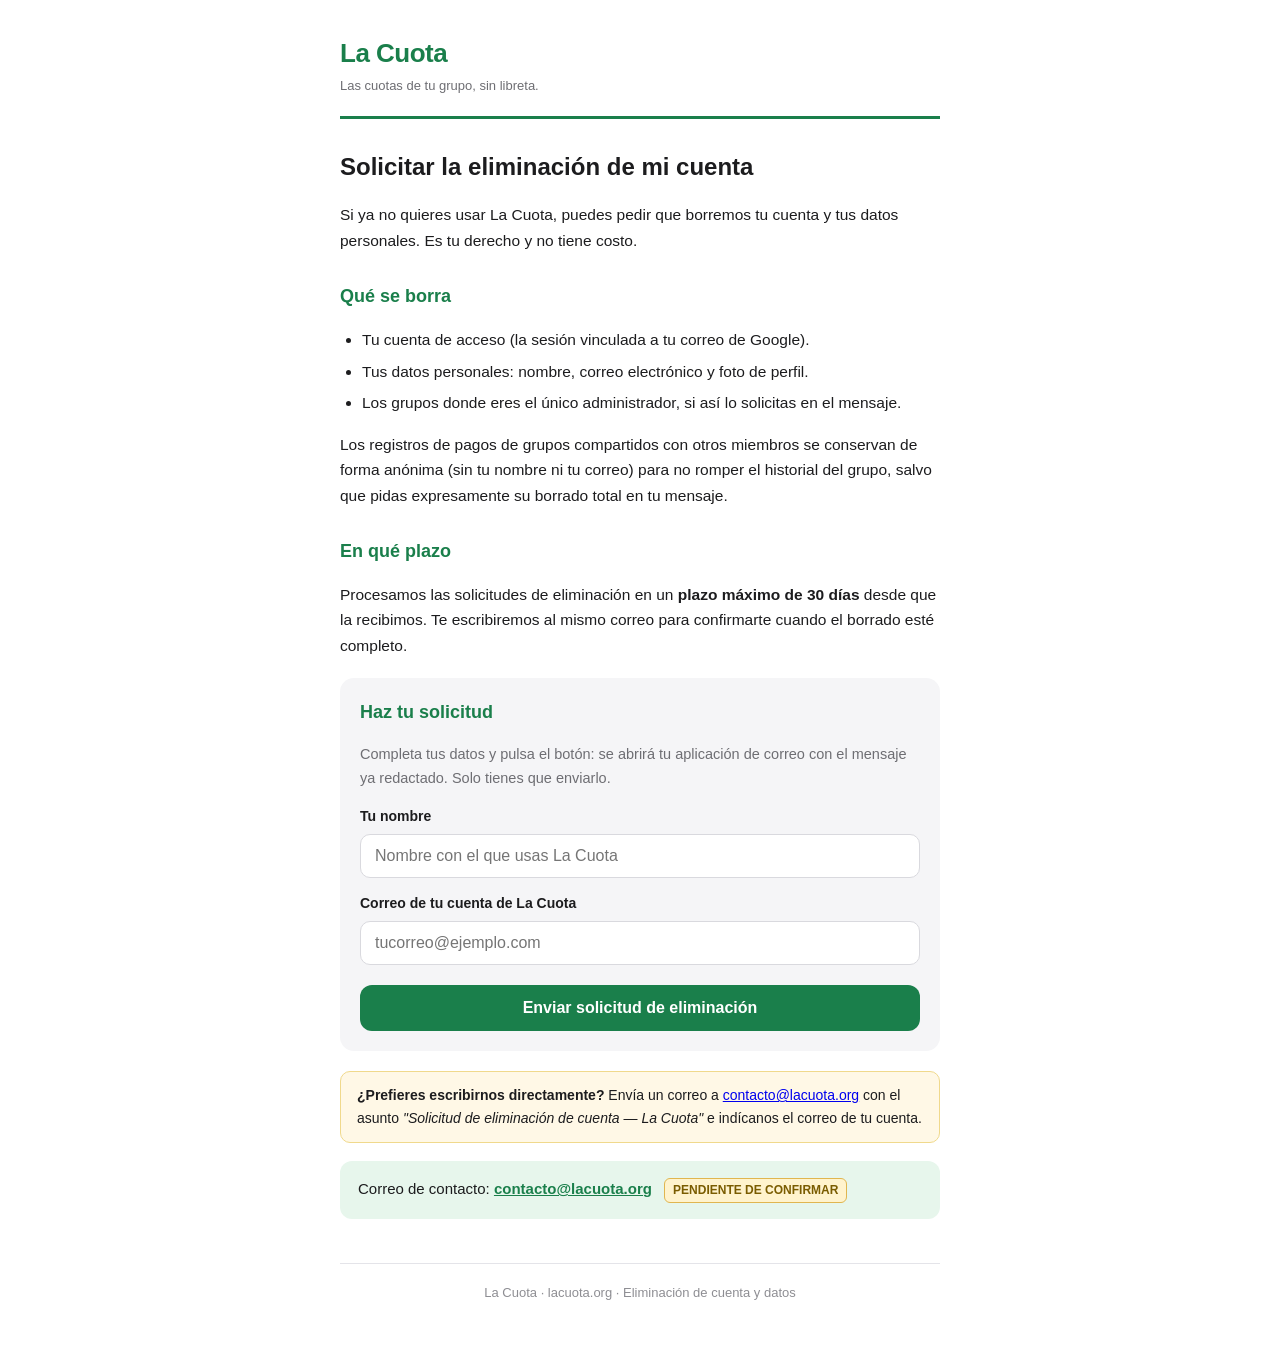
==== eliminacion/index.html @ 8bc7e935 "Páginas públicas de privacidad y eliminación de cuenta (requisito Google Play)" ====
<!DOCTYPE html>
<html lang="es">
<head>
<meta charset="utf-8">
<meta name="viewport" content="width=device-width, initial-scale=1">
<title>Eliminar mi cuenta — La Cuota</title>
<style>
  *{box-sizing:border-box}
  body{margin:0;background:#ffffff;color:#1c1c1e;font-family:-apple-system,BlinkMacSystemFont,"Segoe UI",Roboto,Helvetica,Arial,sans-serif;line-height:1.65}
  .wrap{max-width:640px;margin:0 auto;padding:32px 20px 64px}
  header{border-bottom:3px solid #1a7f4b;padding-bottom:20px;margin-bottom:28px}
  header .brand{font-size:26px;font-weight:800;color:#1a7f4b;letter-spacing:-.5px}
  header .brand small{display:block;font-size:13px;font-weight:500;color:#6e6e73;letter-spacing:0}
  h1{font-size:24px;margin:6px 0 4px}
  h2{font-size:18px;color:#1a7f4b;margin:28px 0 10px}
  p,li{font-size:15.5px}
  ul{padding-left:22px}
  li{margin-bottom:6px}
  .card{background:#f5f5f7;border-radius:14px;padding:20px;margin:20px 0}
  label{display:block;font-size:14px;font-weight:600;margin:14px 0 6px}
  input{width:100%;padding:12px 14px;font-size:16px;border:1px solid #d9d9de;border-radius:10px}
  input:focus{outline:2px solid #1a7f4b;border-color:#1a7f4b}
  button{background:#1a7f4b;color:#fff;border:none;border-radius:12px;padding:14px 22px;font-size:16px;font-weight:700;width:100%;margin-top:20px;cursor:pointer}
  button:hover{background:#156b3f}
  .nota{background:#fff8e6;border:1px solid #f0d98c;border-radius:10px;padding:12px 16px;font-size:14px;margin:18px 0}
  .contacto{background:#e7f6ec;border-radius:12px;padding:16px 18px;margin:18px 0;font-size:15px}
  .contacto a{color:#1a7f4b;font-weight:700}
  .pendiente{display:inline-block;background:#fff3cd;border:1px solid #e0b64f;color:#7a5c00;font-size:12px;font-weight:700;border-radius:6px;padding:2px 8px;margin-left:8px;vertical-align:middle}
  footer{margin-top:44px;padding-top:18px;border-top:1px solid #e4e4e9;color:#8e8e93;font-size:13px;text-align:center}
</style>
</head>
<body>
<div class="wrap">

<header>
  <div class="brand">La Cuota<small>Las cuotas de tu grupo, sin libreta.</small></div>
</header>

<h1>Solicitar la eliminación de mi cuenta</h1>
<p>Si ya no quieres usar La Cuota, puedes pedir que borremos tu cuenta y tus datos personales. Es tu derecho y no tiene costo.</p>

<h2>Qué se borra</h2>
<ul>
  <li>Tu cuenta de acceso (la sesión vinculada a tu correo de Google).</li>
  <li>Tus datos personales: nombre, correo electrónico y foto de perfil.</li>
  <li>Los grupos donde eres el único administrador, si así lo solicitas en el mensaje.</li>
</ul>
<p>Los registros de pagos de grupos compartidos con otros miembros se conservan de forma anónima (sin tu nombre ni tu correo) para no romper el historial del grupo, salvo que pidas expresamente su borrado total en tu mensaje.</p>

<h2>En qué plazo</h2>
<p>Procesamos las solicitudes de eliminación en un <strong>plazo máximo de 30 días</strong> desde que la recibimos. Te escribiremos al mismo correo para confirmarte cuando el borrado esté completo.</p>

<div class="card">
  <h2 style="margin-top:0">Haz tu solicitud</h2>
  <p style="font-size:14.5px;color:#6e6e73">Completa tus datos y pulsa el botón: se abrirá tu aplicación de correo con el mensaje ya redactado. Solo tienes que enviarlo.</p>
  <form id="formEliminar" onsubmit="return enviarSolicitud(event)">
    <label for="nombre">Tu nombre</label>
    <input id="nombre" type="text" autocomplete="name" placeholder="Nombre con el que usas La Cuota" required>
    <label for="email">Correo de tu cuenta de La Cuota</label>
    <input id="email" type="email" autocomplete="email" placeholder="tucorreo@ejemplo.com" required>
    <button type="submit">Enviar solicitud de eliminación</button>
  </form>
</div>

<div class="nota"><strong>¿Prefieres escribirnos directamente?</strong> Envía un correo a <a href="mailto:contacto@lacuota.org?subject=Solicitud%20de%20eliminaci%C3%B3n%20de%20cuenta%20%E2%80%94%20La%20Cuota">contacto@lacuota.org</a> con el asunto <em>"Solicitud de eliminación de cuenta — La Cuota"</em> e indícanos el correo de tu cuenta.</div>

<div class="contacto">
  Correo de contacto: <a href="mailto:contacto@lacuota.org">contacto@lacuota.org</a>
  <span class="pendiente">PENDIENTE DE CONFIRMAR</span>
</div>

<footer>La Cuota · lacuota.org · Eliminación de cuenta y datos</footer>

</div>

<script>
function enviarSolicitud(e){
  e.preventDefault();
  var nombre = document.getElementById('nombre').value.trim();
  var email = document.getElementById('email').value.trim();
  var asunto = 'Solicitud de eliminación de cuenta — La Cuota';
  var cuerpo = 'Hola equipo de La Cuota:\n\n'
    + 'Solicito la eliminación de mi cuenta y de mis datos personales.\n\n'
    + 'Nombre: ' + nombre + '\n'
    + 'Correo de mi cuenta: ' + email + '\n\n'
    + 'Entiendo que el borrado se procesará en un plazo máximo de 30 días '
    + 'y que recibiré una confirmación por este mismo correo.\n\n'
    + 'Gracias.';
  window.location.href = 'mailto:contacto@lacuota.org'
    + '?subject=' + encodeURIComponent(asunto)
    + '&body=' + encodeURIComponent(cuerpo);
  return false;
}
</script>
</body>
</html>
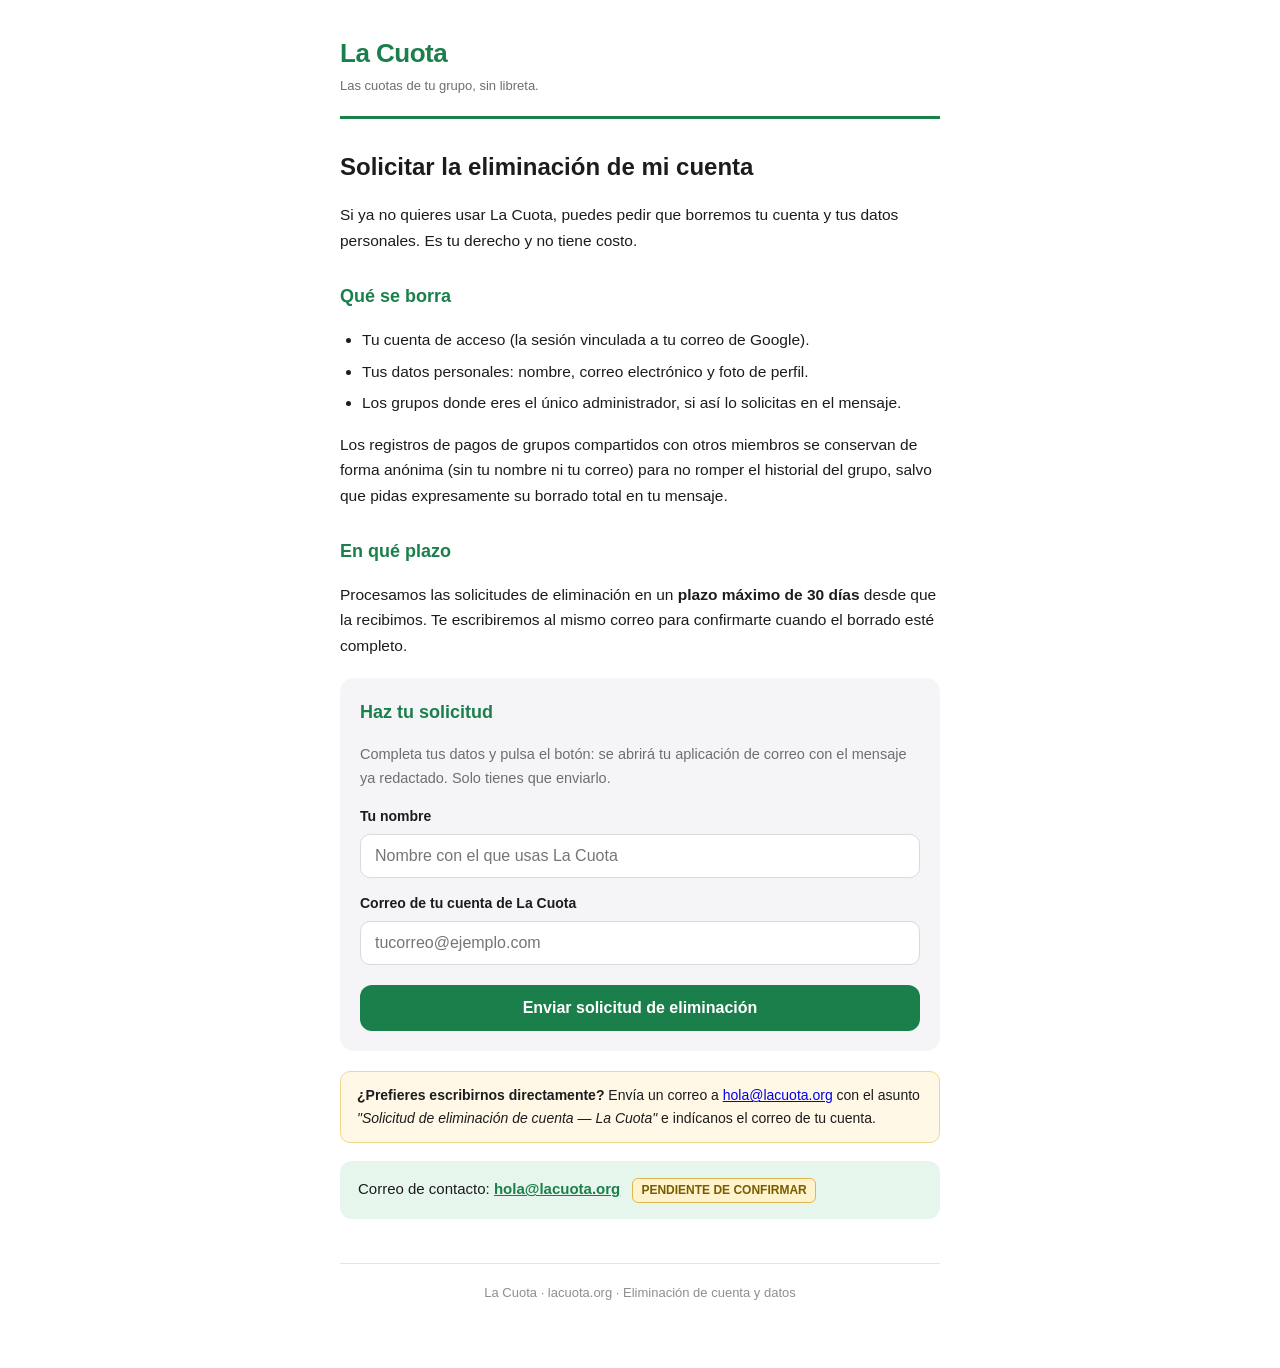
==== commit 58f6841c: "Legal: usar hola@lacuota.org igual que la política dentro de la app" ====
--- a/eliminacion/index.html
+++ b/eliminacion/index.html
@@ -62,10 +62,10 @@
   </form>
 </div>
 
-<div class="nota"><strong>¿Prefieres escribirnos directamente?</strong> Envía un correo a <a href="mailto:contacto@lacuota.org?subject=Solicitud%20de%20eliminaci%C3%B3n%20de%20cuenta%20%E2%80%94%20La%20Cuota">contacto@lacuota.org</a> con el asunto <em>"Solicitud de eliminación de cuenta — La Cuota"</em> e indícanos el correo de tu cuenta.</div>
+<div class="nota"><strong>¿Prefieres escribirnos directamente?</strong> Envía un correo a <a href="mailto:hola@lacuota.org?subject=Solicitud%20de%20eliminaci%C3%B3n%20de%20cuenta%20%E2%80%94%20La%20Cuota">hola@lacuota.org</a> con el asunto <em>"Solicitud de eliminación de cuenta — La Cuota"</em> e indícanos el correo de tu cuenta.</div>
 
 <div class="contacto">
-  Correo de contacto: <a href="mailto:contacto@lacuota.org">contacto@lacuota.org</a>
+  Correo de contacto: <a href="mailto:hola@lacuota.org">hola@lacuota.org</a>
   <span class="pendiente">PENDIENTE DE CONFIRMAR</span>
 </div>
 
@@ -86,7 +86,7 @@
     + 'Entiendo que el borrado se procesará en un plazo máximo de 30 días '
     + 'y que recibiré una confirmación por este mismo correo.\n\n'
     + 'Gracias.';
-  window.location.href = 'mailto:contacto@lacuota.org'
+  window.location.href = 'mailto:hola@lacuota.org'
     + '?subject=' + encodeURIComponent(asunto)
     + '&body=' + encodeURIComponent(cuerpo);
   return false;
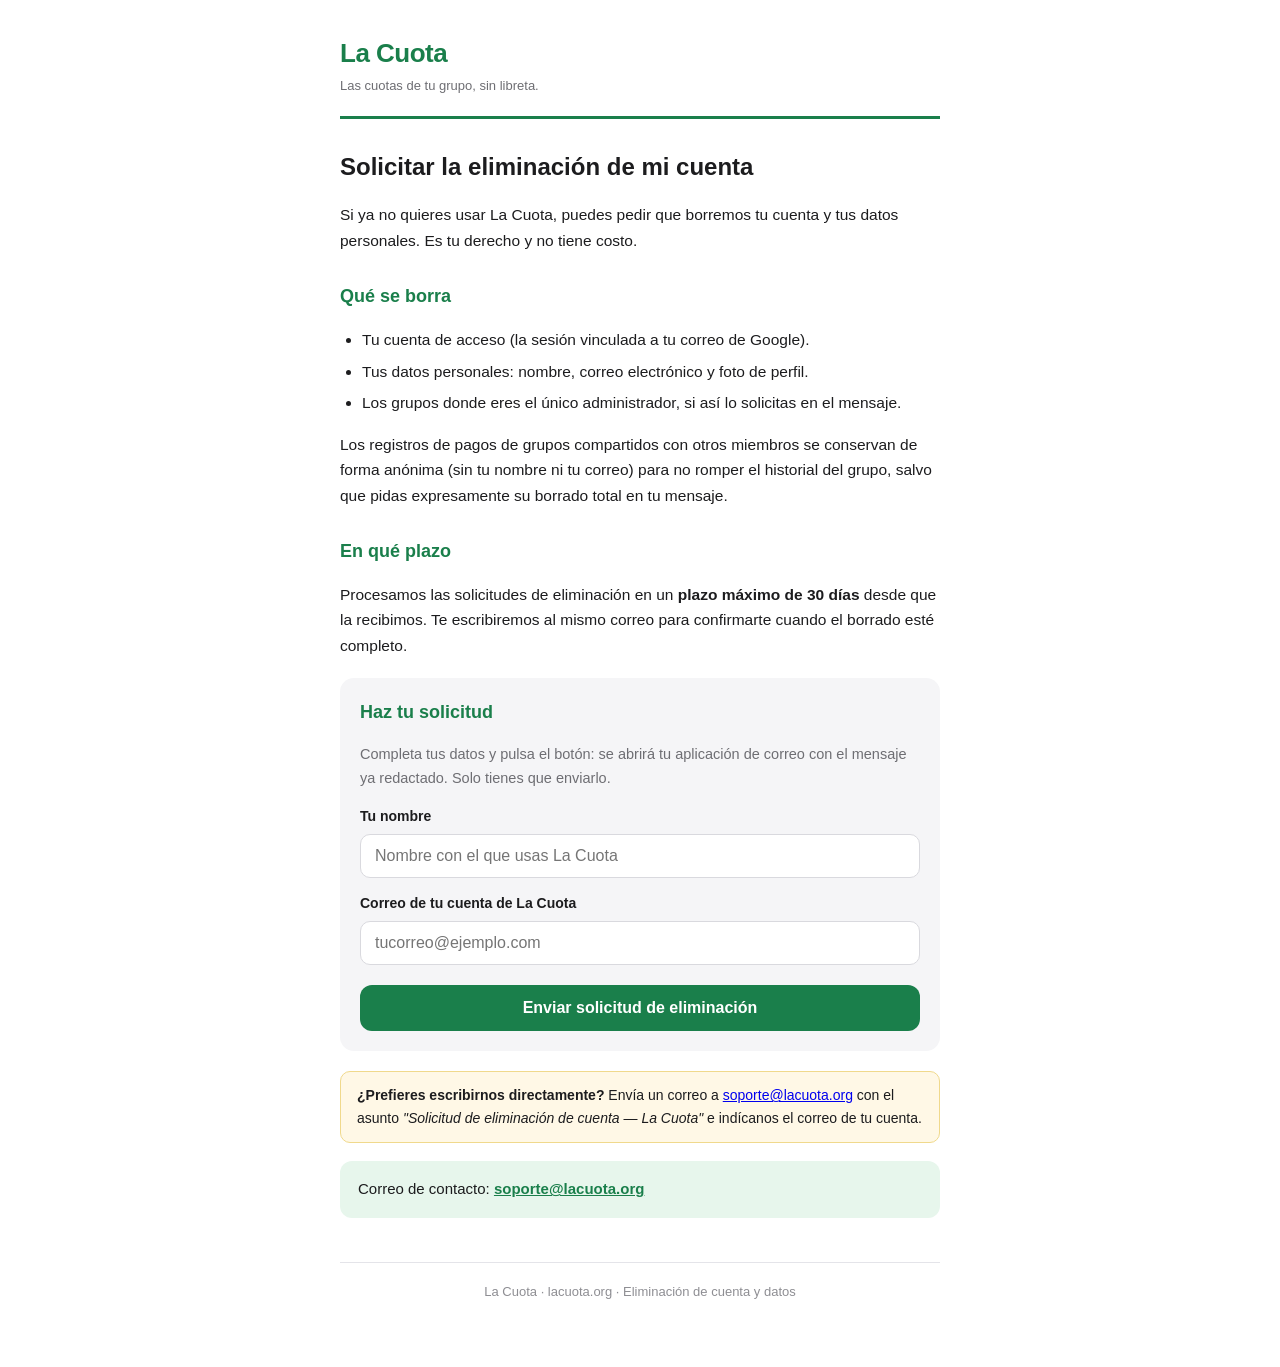
==== commit e28d58c2: "v63: Privacidad y términos con correo confirmado y pagos por Google Play en Android" ====
--- a/eliminacion/index.html
+++ b/eliminacion/index.html
@@ -62,11 +62,10 @@
   </form>
 </div>
 
-<div class="nota"><strong>¿Prefieres escribirnos directamente?</strong> Envía un correo a <a href="mailto:hola@lacuota.org?subject=Solicitud%20de%20eliminaci%C3%B3n%20de%20cuenta%20%E2%80%94%20La%20Cuota">hola@lacuota.org</a> con el asunto <em>"Solicitud de eliminación de cuenta — La Cuota"</em> e indícanos el correo de tu cuenta.</div>
+<div class="nota"><strong>¿Prefieres escribirnos directamente?</strong> Envía un correo a <a href="mailto:soporte@lacuota.org?subject=Solicitud%20de%20eliminaci%C3%B3n%20de%20cuenta%20%E2%80%94%20La%20Cuota">soporte@lacuota.org</a> con el asunto <em>"Solicitud de eliminación de cuenta — La Cuota"</em> e indícanos el correo de tu cuenta.</div>
 
 <div class="contacto">
-  Correo de contacto: <a href="mailto:hola@lacuota.org">hola@lacuota.org</a>
-  <span class="pendiente">PENDIENTE DE CONFIRMAR</span>
+  Correo de contacto: <a href="mailto:soporte@lacuota.org">soporte@lacuota.org</a>
 </div>
 
 <footer>La Cuota · lacuota.org · Eliminación de cuenta y datos</footer>
@@ -86,7 +85,7 @@
     + 'Entiendo que el borrado se procesará en un plazo máximo de 30 días '
     + 'y que recibiré una confirmación por este mismo correo.\n\n'
     + 'Gracias.';
-  window.location.href = 'mailto:hola@lacuota.org'
+  window.location.href = 'mailto:soporte@lacuota.org'
     + '?subject=' + encodeURIComponent(asunto)
     + '&body=' + encodeURIComponent(cuerpo);
   return false;
